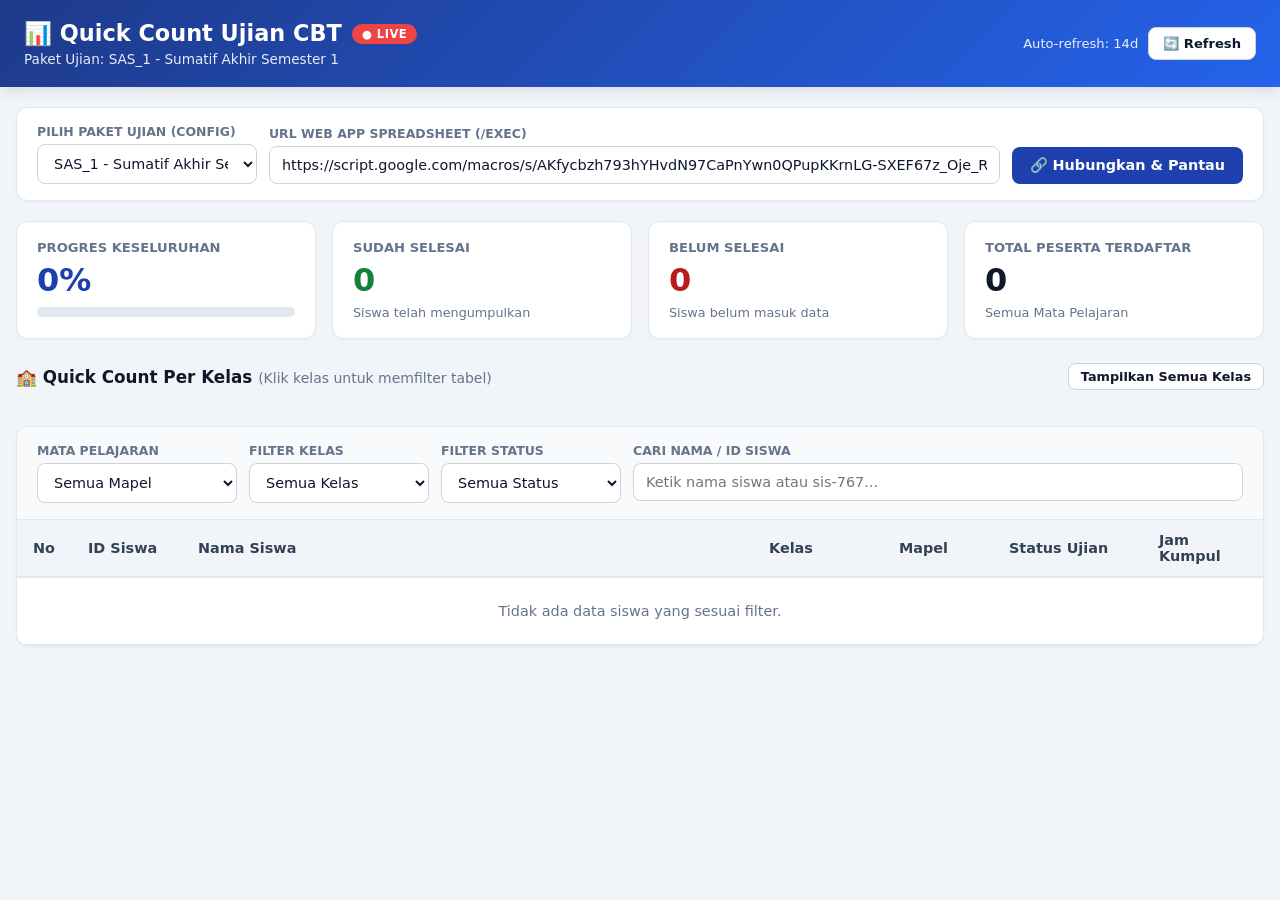
==== monitor.html @ 3d01aee9 "Add monitor.html for real-time exam monitoring" ====
<!DOCTYPE html>
<html lang="id">
<head>
    <meta charset="UTF-8">
    <meta name="viewport" content="width=device-width, initial-scale=1.0">
    <title>Quick Count & Monitor Ujian Real-Time</title>
    <script src="js/config.js"></script>
    <style>
        :root {
            --primary: #1e40af;
            --primary-light: #dbeafe;
            --success: #15803d;
            --success-bg: #dcfce7;
            --warning: #b45309;
            --warning-bg: #fef3c7;
            --danger: #b91c1c;
            --danger-bg: #fee2e2;
            --bg: #f1f5f9;
            --card: #ffffff;
            --text: #0f172a;
            --muted: #64748b;
            --border: #e2e8f0;
        }
        * { box-sizing: border-box; margin: 0; padding: 0; font-family: 'Segoe UI', system-ui, -apple-system, sans-serif; }
        body { background: var(--bg); color: var(--text); padding-bottom: 40px; }

        /* Header */
        .header {
            background: linear-gradient(135deg, #1e3a8a, #2563eb);
            color: white;
            padding: 20px 24px;
            box-shadow: 0 4px 12px rgba(0,0,0,0.1);
        }
        .header-inner {
            max-width: 1280px;
            margin: 0 auto;
            display: flex;
            flex-wrap: wrap;
            justify-content: space-between;
            align-items: center;
            gap: 15px;
        }
        .header h1 { font-size: 1.4rem; display: flex; align-items: center; gap: 10px; }
        .live-badge {
            background: #ef4444;
            color: white;
            font-size: 0.72rem;
            font-weight: 700;
            padding: 3px 10px;
            border-radius: 999px;
            letter-spacing: 0.5px;
            animation: pulse 1.5s infinite;
        }
        @keyframes pulse {
            0%, 100% { opacity: 1; }
            50% { opacity: 0.55; }
        }
        .header-meta { font-size: 0.85rem; opacity: 0.9; margin-top: 4px; }

        .container { max-width: 1280px; margin: 20px auto; padding: 0 16px; }

        /* Panel Konfigurasi Sumber Data */
        .config-card {
            background: var(--card);
            border: 1px solid var(--border);
            border-radius: 12px;
            padding: 16px 20px;
            margin-bottom: 20px;
            box-shadow: 0 1px 3px rgba(0,0,0,0.05);
        }
        .config-grid {
            display: grid;
            grid-template-columns: 220px 1fr auto;
            gap: 12px;
            align-items: end;
        }
        @media (max-width: 768px) {
            .config-grid { grid-template-columns: 1fr; }
        }
        .form-group label {
            display: block;
            font-size: 0.78rem;
            font-weight: 600;
            color: var(--muted);
            margin-bottom: 5px;
            text-transform: uppercase;
        }
        select, input[type="text"] {
            width: 100%;
            padding: 10px 12px;
            border: 1px solid #cbd5e1;
            border-radius: 8px;
            font-size: 0.9rem;
            background: #fff;
            color: var(--text);
        }
        select:focus, input:focus { outline: none; border-color: var(--primary); box-shadow: 0 0 0 3px var(--primary-light); }
        .btn {
            padding: 10px 18px;
            border: none;
            border-radius: 8px;
            font-weight: 600;
            font-size: 0.9rem;
            cursor: pointer;
            transition: 0.2s;
            display: inline-flex;
            align-items: center;
            gap: 6px;
        }
        .btn-primary { background: var(--primary); color: white; }
        .btn-primary:hover { background: #1d4ed8; }
        .btn-outline { background: white; border: 1px solid #cbd5e1; color: var(--text); }
        .btn-outline:hover { background: #f8fafc; }

        /* Statistik Utama (Quick Count Nasional/Sekolah) */
        .summary-grid {
            display: grid;
            grid-template-columns: repeat(auto-fit, minmax(220px, 1fr));
            gap: 16px;
            margin-bottom: 24px;
        }
        .stat-card {
            background: var(--card);
            border: 1px solid var(--border);
            border-radius: 12px;
            padding: 18px 20px;
            box-shadow: 0 1px 3px rgba(0,0,0,0.04);
        }
        .stat-label { font-size: 0.82rem; color: var(--muted); font-weight: 600; }
        .stat-value { font-size: 2rem; font-weight: 800; margin: 6px 0; }
        .stat-sub { font-size: 0.8rem; color: var(--muted); }
        .progress-track {
            width: 100%;
            height: 10px;
            background: #e2e8f0;
            border-radius: 999px;
            overflow: hidden;
            margin-top: 8px;
        }
        .progress-fill {
            height: 100%;
            background: linear-gradient(90deg, #16a34a, #22c55e);
            transition: width 0.5s ease;
        }

        /* Quick Count Per Kelas */
        .section-title {
            font-size: 1.05rem;
            font-weight: 700;
            margin-bottom: 12px;
            display: flex;
            justify-content: space-between;
            align-items: center;
        }
        .kelas-grid {
            display: grid;
            grid-template-columns: repeat(auto-fill, minmax(200px, 1fr));
            gap: 12px;
            margin-bottom: 24px;
        }
        .kelas-card {
            background: var(--card);
            border: 2px solid var(--border);
            border-radius: 10px;
            padding: 14px;
            cursor: pointer;
            transition: 0.2s;
        }
        .kelas-card:hover { border-color: #93c5fd; transform: translateY(-2px); }
        .kelas-card.active { border-color: var(--primary); background: #eff6ff; }
        .kelas-top { display: flex; justify-content: space-between; align-items: center; font-weight: 700; margin-bottom: 6px; }
        .kelas-pct { font-size: 0.85rem; color: var(--success); }
        .kelas-count { font-size: 0.8rem; color: var(--muted); margin-bottom: 6px; }

        /* Filter & Tabel Siswa */
        .table-card {
            background: var(--card);
            border: 1px solid var(--border);
            border-radius: 12px;
            overflow: hidden;
            box-shadow: 0 1px 3px rgba(0,0,0,0.05);
        }
        .filter-bar {
            padding: 16px 20px;
            background: #f8fafc;
            border-bottom: 1px solid var(--border);
            display: grid;
            grid-template-columns: 200px 180px 180px 1fr;
            gap: 12px;
        }
        @media (max-width: 900px) {
            .filter-bar { grid-template-columns: 1fr 1fr; }
        }
        @media (max-width: 540px) {
            .filter-bar { grid-template-columns: 1fr; }
        }
        .table-wrap { overflow-x: auto; max-height: 600px; }
        table { width: 100%; border-collapse: collapse; text-align: left; font-size: 0.9rem; }
        th {
            background: #f1f5f9;
            padding: 12px 16px;
            font-weight: 700;
            color: #334155;
            border-bottom: 2px solid var(--border);
            position: sticky;
            top: 0;
            z-index: 10;
        }
        td { padding: 11px 16px; border-bottom: 1px solid var(--border); }
        tr:hover td { background: #f8fafc; }

        .badge {
            display: inline-flex;
            align-items: center;
            gap: 5px;
            padding: 4px 12px;
            border-radius: 999px;
            font-size: 0.78rem;
            font-weight: 700;
        }
        .badge-selesai { background: var(--success-bg); color: var(--success); border: 1px solid #86efac; }
        .badge-belum { background: var(--danger-bg); color: var(--danger); border: 1px solid #fca5a5; }
        .id-pill {
            font-family: monospace;
            background: #f1f5f9;
            padding: 2px 7px;
            border-radius: 5px;
            font-size: 0.82rem;
            color: #475569;
        }
    </style>
</head>
<body>

<div class="header">
    <div class="header-inner">
        <div>
            <h1>📊 Quick Count Ujian CBT <span class="live-badge">● LIVE</span></h1>
            <div class="header-meta" id="subtitleUjian">Memuat konfigurasi ujian...</div>
        </div>
        <div style="display: flex; align-items: center; gap: 10px;">
            <span id="countdownText" style="font-size: 0.82rem; opacity: 0.9;">Auto-refresh: 15d</span>
            <button class="btn btn-outline" onclick="refreshDataManual()" style="padding: 8px 14px; font-size: 0.82rem;">🔄 Refresh</button>
        </div>
    </div>
</div>

<div class="container">
    <!-- Pengaturan Sumber Spreadsheet (/exec) -->
    <div class="config-card">
        <div class="config-grid">
            <div class="form-group">
                <label>Pilih Paket Ujian (Config)</label>
                <select id="selectPaketUjian" onchange="gantiPaketUjian()">
                    <option value="CUSTOM">-- Input URL Manual --</option>
                </select>
            </div>
            <div class="form-group">
                <label>URL Web App Spreadsheet (/exec)</label>
                <input type="text" id="inputExecUrl" placeholder="https://script.google.com/macros/s/.../exec">
            </div>
            <div>
                <button class="btn btn-primary" onclick="terapkanExecUrl()">🔗 Hubungkan & Pantau</button>
            </div>
        </div>
    </div>

    <!-- Statistik Ringkasan Quick Count -->
    <div class="summary-grid">
        <div class="stat-card">
            <div class="stat-label">PROGRES KESELURUHAN</div>
            <div class="stat-value" id="statPersen" style="color: var(--primary);">0%</div>
            <div class="progress-track"><div class="progress-fill" id="statBar" style="width: 0%;"></div></div>
        </div>
        <div class="stat-card">
            <div class="stat-label">SUDAH SELESAI</div>
            <div class="stat-value" id="statSelesai" style="color: var(--success);">0</div>
            <div class="stat-sub">Siswa telah mengumpulkan</div>
        </div>
        <div class="stat-card">
            <div class="stat-label">BELUM SELESAI</div>
            <div class="stat-value" id="statBelum" style="color: var(--danger);">0</div>
            <div class="stat-sub">Siswa belum masuk data</div>
        </div>
        <div class="stat-card">
            <div class="stat-label">TOTAL PESERTA TERDAFTAR</div>
            <div class="stat-value" id="statTotal">0</div>
            <div class="stat-sub" id="statMapelInfo">Semua Mata Pelajaran</div>
        </div>
    </div>

    <!-- Quick Count Per Kelas -->
    <div class="section-title">
        <span>🏫 Quick Count Per Kelas <small style="font-weight: normal; color: var(--muted);">(Klik kelas untuk memfilter tabel)</small></span>
        <button class="btn btn-outline" onclick="pilihKelas('ALL')" style="padding: 5px 12px; font-size: 0.8rem;">Tampilkan Semua Kelas</button>
    </div>
    <div class="kelas-grid" id="kelasGrid"></div>

    <!-- Tabel Status Siswa -->
    <div class="table-card">
        <div class="filter-bar">
            <div class="form-group">
                <label>Mata Pelajaran</label>
                <select id="filterMapel" onchange="renderDashboard()">
                    <option value="ALL">Semua Mapel</option>
                </select>
            </div>
            <div class="form-group">
                <label>Filter Kelas</label>
                <select id="filterKelas" onchange="renderDashboard()">
                    <option value="ALL">Semua Kelas</option>
                </select>
            </div>
            <div class="form-group">
                <label>Filter Status</label>
                <select id="filterStatus" onchange="renderDashboard()">
                    <option value="ALL">Semua Status</option>
                    <option value="SELESAI">✅ Selesai</option>
                    <option value="BELUM">⏳ Belum Selesai</option>
                </select>
            </div>
            <div class="form-group">
                <label>Cari Nama / ID Siswa</label>
                <input type="text" id="filterSearch" placeholder="Ketik nama siswa atau sis-767..." oninput="renderDashboard()">
            </div>
        </div>

        <div class="table-wrap">
            <table>
                <thead>
                    <tr>
                        <th style="width: 55px;">No</th>
                        <th style="width: 110px;">ID Siswa</th>
                        <th>Nama Siswa</th>
                        <th style="width: 130px;">Kelas</th>
                        <th style="width: 110px;">Mapel</th>
                        <th style="width: 150px;">Status Ujian</th>
                        <th style="width: 120px;">Jam Kumpul</th>
                    </tr>
                </thead>
                <tbody id="tabelBody">
                    <tr><td colspan="7" style="text-align:center; padding: 30px; color: var(--muted);">Memuat data siswa...</td></tr>
                </tbody>
            </table>
        </div>
    </div>
</div>

<script>
    let masterSiswa = [];
    let daftarMapel = [];
    let dataSubmit = [];
    let countdown = 15;
    let timerId = null;

    // Parser CSV sederhana untuk DataSiswa & TokenMapel
    function parseCSV(csvText) {
        const lines = csvText.split(/\r?\n/).filter(l => l.trim() !== '');
        if (lines.length < 2) return [];
        const parseLine = (row) => {
            const vals = [];
            let cur = '', inQ = false;
            for (let i = 0; i < row.length; i++) {
                const c = row[i];
                if (c === '"') inQ = !inQ;
                else if (c === ',' && !inQ) { vals.push(cur.trim().replace(/^"|"$/g, '')); cur = ''; }
                else cur += c;
            }
            vals.push(cur.trim().replace(/^"|"$/g, ''));
            return vals;
        };
        const headers = parseLine(lines[0]).map(h => h.toLowerCase());
        return lines.slice(1).map(line => {
            const vals = parseLine(line);
            const obj = {};
            headers.forEach((h, i) => obj[h] = vals[i] !== undefined ? vals[i] : "");
            return obj;
        });
    }

    // Inisialisasi awal
    document.addEventListener("DOMContentLoaded", async () => {
        isiDropdownUjian();
        await muatDatabaseMaster();
        await ambilDataSubmit();
        mulaiAutoRefresh();
    });

    function isiDropdownUjian() {
        const sel = document.getElementById("selectPaketUjian");
        const inputUrl = document.getElementById("inputExecUrl");

        if (typeof CONFIG !== "undefined" && CONFIG.LIST_UJIAN) {
            Object.keys(CONFIG.LIST_UJIAN).forEach(key => {
                const item = CONFIG.LIST_UJIAN[key];
                const opt = document.createElement("option");
                opt.value = key;
                opt.textContent = `${key} - ${item.nama}`;
                sel.appendChild(opt);
            });

            // Cek apakah ada URL custom yang pernah disimpan di browser
            const savedCustomUrl = localStorage.getItem("monitor_custom_exec_url");
            const savedPaket = localStorage.getItem("monitor_selected_paket");

            if (savedPaket && CONFIG.LIST_UJIAN[savedPaket]) {
                sel.value = savedPaket;
                inputUrl.value = CONFIG.LIST_UJIAN[savedPaket].submit_url || "";
            } else if (savedCustomUrl) {
                sel.value = "CUSTOM";
                inputUrl.value = savedCustomUrl;
            } else if (CONFIG.UJIAN_AKTIF && CONFIG.LIST_UJIAN[CONFIG.UJIAN_AKTIF]) {
                sel.value = CONFIG.UJIAN_AKTIF;
                inputUrl.value = CONFIG.LIST_UJIAN[CONFIG.UJIAN_AKTIF].submit_url || "";
            }
        }
        updateSubtitle();
    }

    function gantiPaketUjian() {
        const key = document.getElementById("selectPaketUjian").value;
        const inputUrl = document.getElementById("inputExecUrl");
        if (key !== "CUSTOM" && typeof CONFIG !== "undefined" && CONFIG.LIST_UJIAN[key]) {
            inputUrl.value = CONFIG.LIST_UJIAN[key].submit_url || "";
            localStorage.setItem("monitor_selected_paket", key);
            localStorage.removeItem("monitor_custom_exec_url");
            updateSubtitle();
            ambilDataSubmit();
        }
    }

    function terapkanExecUrl() {
        const url = document.getElementById("inputExecUrl").value.trim();
        if (!url) {
            alert("Silakan masukkan URL /exec Spreadsheet terlebih dahulu.");
            return;
        }
        document.getElementById("selectPaketUjian").value = "CUSTOM";
        localStorage.setItem("monitor_custom_exec_url", url);
        localStorage.removeItem("monitor_selected_paket");
        updateSubtitle();
        ambilDataSubmit();
    }

    function updateSubtitle() {
        const sel = document.getElementById("selectPaketUjian");
        const label = sel.options[sel.selectedIndex] ? sel.options[sel.selectedIndex].text : "Ujian Aktif";
        document.getElementById("subtitleUjian").textContent = `Paket Ujian: ${label}`;
    }

    async function muatDatabaseMaster() {
        if (typeof CONFIG === "undefined" || !CONFIG.URL_DATA_SISWA) return;
        try {
            const [resSiswa, resToken] = await Promise.all([
                fetch(CONFIG.URL_DATA_SISWA),
                CONFIG.URL_TOKEN_MAPEL ? fetch(CONFIG.URL_TOKEN_MAPEL) : Promise.resolve(null)
            ]);

            const textSiswa = await resSiswa.text();
            masterSiswa = parseCSV(textSiswa).filter(s => s.nama && s.kelas);

            // Isi dropdown kelas
            const kelasUnik = [...new Set(masterSiswa.map(s => s.kelas))];
            const selKelas = document.getElementById("filterKelas");
            kelasUnik.forEach(k => {
                const opt = document.createElement("option");
                opt.value = k;
                opt.textContent = k;
                selKelas.appendChild(opt);
            });

            // Isi dropdown mapel dari TokenMapel
            if (resToken) {
                const textToken = await resToken.text();
                const parsedToken = parseCSV(textToken);
                daftarMapel = [...new Set(parsedToken.map(t => t.mapel).filter(Boolean))];
                const selMapel = document.getElementById("filterMapel");
                daftarMapel.forEach(m => {
                    const opt = document.createElement("option");
                    opt.value = m;
                    opt.textContent = m;
                    selMapel.appendChild(opt);
                });
                if (daftarMapel.length > 0) {
                    selMapel.value = daftarMapel[0]; // Default pilih mapel pertama agar akurat
                }
            }
        } catch (err) {
            console.error("Gagal memuat master siswa:", err);
        }
    }

    async function ambilDataSubmit() {
        const execUrl = document.getElementById("inputExecUrl").value.trim();
        if (!execUrl || execUrl.includes("GANTI_DENGAN_URL")) {
            dataSubmit = [];
            renderDashboard();
            return;
        }

        try {
            const res = await fetch(execUrl);
            const json = await res.json();
            if (json && json.status === "success") {
                dataSubmit = json.data || [];

                // Tambahkan mapel baru jika ada di hasil submit tapi belum ada di dropdown
                const selMapel = document.getElementById("filterMapel");
                const existingOpts = Array.from(selMapel.options).map(o => o.value.toUpperCase());
                dataSubmit.forEach(d => {
                    if (d.mapel && !existingOpts.includes(d.mapel.toUpperCase())) {
                        const opt = document.createElement("option");
                        opt.value = d.mapel;
                        opt.textContent = d.mapel;
                        selMapel.appendChild(opt);
                        existingOpts.push(d.mapel.toUpperCase());
                    }
                });
            }
        } catch (err) {
            console.warn("Menunggu respons GAS (pastikan doGet sudah di-deploy):", err);
        }
        renderDashboard();
    }

    function pilihKelas(kelas) {
        document.getElementById("filterKelas").value = kelas;
        renderDashboard();
    }

    function renderDashboard() {
        const mapelDipilih = document.getElementById("filterMapel").value;
        const kelasDipilih = document.getElementById("filterKelas").value;
        const statusDipilih = document.getElementById("filterStatus").value;
        const keyword = document.getElementById("filterSearch").value.trim().toLowerCase();

        // Filter kiriman sesuai Mapel yang dipilih
        const submitFilteredMapel = mapelDipilih === "ALL"
            ? dataSubmit
            : dataSubmit.filter(d => d.mapel.toLowerCase() === mapelDipilih.toLowerCase());

        // Cocokkan tiap siswa master dengan data yang sudah masuk
        const hasilGabungan = masterSiswa.map(siswa => {
            const idMaster = (siswa.id || siswa.id_siswa || "").trim().toLowerCase();
            const namaMaster = siswa.nama.trim().toLowerCase();
            const kelasMaster = siswa.kelas.trim().toLowerCase();

            // Prioritas 1: Cocokkan ID Siswa (sis-767), Prioritas 2: Nama + Kelas
            const rekaman = submitFilteredMapel.find(sub => {
                const idSub = (sub.id_siswa || "").trim().toLowerCase();
                if (idMaster && idSub && idSub !== "-") {
                    return idMaster === idSub;
                }
                return sub.nama.trim().toLowerCase() === namaMaster && sub.kelas.trim().toLowerCase() === kelasMaster;
            });

            return {
                id: siswa.id || siswa.id_siswa || "-",
                nama: siswa.nama,
                kelas: siswa.kelas,
                mapel: rekaman ? rekaman.mapel : (mapelDipilih === "ALL" ? "-" : mapelDipilih),
                selesai: Boolean(rekaman),
                jam_kumpul: rekaman ? rekaman.jam_kumpul : "-"
            };
        });

        // Hitung Statistik Keseluruhan (sesuai filter kelas jika dipilih, atau seluruh sekolah)
        const basisStat = kelasDipilih === "ALL"
            ? hasilGabungan
            : hasilGabungan.filter(s => s.kelas === kelasDipilih);

        const total = basisStat.length;
        const selesaiCount = basisStat.filter(s => s.selesai).length;
        const belumCount = total - selesaiCount;
        const persen = total > 0 ? ((selesaiCount / total) * 100).toFixed(1) : 0;

        document.getElementById("statPersen").textContent = `${persen}%`;
        document.getElementById("statBar").style.width = `${persen}%`;
        document.getElementById("statSelesai").textContent = selesaiCount;
        document.getElementById("statBelum").textContent = belumCount;
        document.getElementById("statTotal").textContent = total;
        document.getElementById("statMapelInfo").textContent = mapelDipilih === "ALL" ? "Semua Mata Pelajaran" : `Mapel: ${mapelDipilih}`;

        // Render Kartu Quick Count Per Kelas
        const kelasUnik = [...new Set(masterSiswa.map(s => s.kelas))];
        const kelasGrid = document.getElementById("kelasGrid");
        kelasGrid.innerHTML = kelasUnik.map(kls => {
            const siswaKls = hasilGabungan.filter(s => s.kelas === kls);
            const totKls = siswaKls.length;
            const selKls = siswaKls.filter(s => s.selesai).length;
            const pctKls = totKls > 0 ? Math.round((selKls / totKls) * 100) : 0;
            const isActive = kelasDipilih === kls ? "active" : "";

            return `
                <div class="kelas-card ${isActive}" onclick="pilihKelas('${kls}')">
                    <div class="kelas-top">
                        <span>${kls}</span>
                        <span class="kelas-pct">${pctKls}%</span>
                    </div>
                    <div class="kelas-count">${selKls} / ${totKls} Selesai</div>
                    <div class="progress-track" style="height: 6px;">
                        <div class="progress-fill" style="width: ${pctKls}%;"></div>
                    </div>
                </div>
            `;
        }).join("");

        // Filter untuk Tabel Detail Siswa
        let dataTabel = basisStat;
        if (statusDipilih === "SELESAI") dataTabel = dataTabel.filter(s => s.selesai);
        if (statusDipilih === "BELUM") dataTabel = dataTabel.filter(s => !s.selesai);
        if (keyword) {
            dataTabel = dataTabel.filter(s =>
                s.nama.toLowerCase().includes(keyword) || s.id.toLowerCase().includes(keyword)
            );
        }

        const tbody = document.getElementById("tabelBody");
        if (dataTabel.length === 0) {
            tbody.innerHTML = `<tr><td colspan="7" style="text-align:center; padding: 25px; color: var(--muted);">Tidak ada data siswa yang sesuai filter.</td></tr>`;
            return;
        }

        tbody.innerHTML = dataTabel.map((s, idx) => `
            <tr>
                <td>${idx + 1}</td>
                <td><span class="id-pill">${s.id}</span></td>
                <td style="font-weight: 600;">${s.nama}</td>
                <td>${s.kelas}</td>
                <td>${s.mapel}</td>
                <td>
                    ${s.selesai
                        ? `<span class="badge badge-selesai">✅ SELESAI</span>`
                        : `<span class="badge badge-belum">⏳ BELUM</span>`}
                </td>
                <td style="color: var(--muted); font-size: 0.85rem;">${s.jam_kumpul}</td>
            </tr>
        `).join("");
    }

    function mulaiAutoRefresh() {
        if (timerId) clearInterval(timerId);
        timerId = setInterval(() => {
            countdown--;
            if (countdown <= 0) {
                countdown = 15;
                ambilDataSubmit();
            }
            document.getElementById("countdownText").textContent = `Auto-refresh: ${countdown}d`;
        }, 1000);
    }

    function refreshDataManual() {
        countdown = 15;
        document.getElementById("countdownText").textContent = `Memperbarui...`;
        ambilDataSubmit();
    }
</script>

</body>
</html>
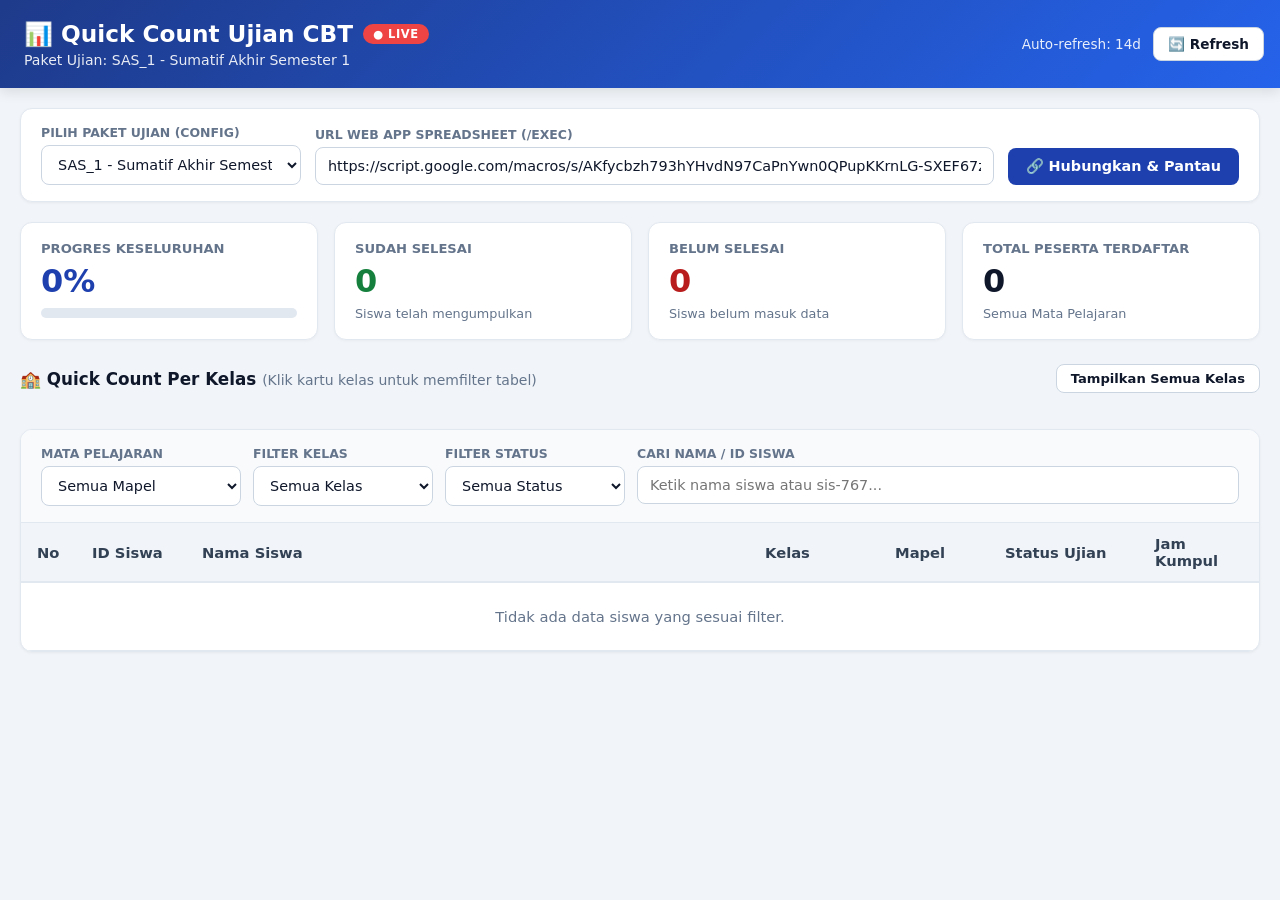
==== commit 3ec0e233: "Refactor monitor.html for better desktop layout Updated layout and styling for desktop view with fix" ====
--- a/monitor.html
+++ b/monitor.html
@@ -2,7 +2,8 @@
 <html lang="id">
 <head>
     <meta charset="UTF-8">
-    <meta name="viewport" content="width=device-width, initial-scale=1.0">
+    <!-- Memaksa browser HP merender tampilan desktop selebar 1280px secara default -->
+    <meta name="viewport" content="width=1280">
     <title>Quick Count & Monitor Ujian Real-Time</title>
     <script src="js/config.js"></script>
     <style>
@@ -22,7 +23,14 @@
             --border: #e2e8f0;
         }
         * { box-sizing: border-box; margin: 0; padding: 0; font-family: 'Segoe UI', system-ui, -apple-system, sans-serif; }
-        body { background: var(--bg); color: var(--text); padding-bottom: 40px; }
+        
+        /* Mengunci lebar minimum halaman agar layout desktop tidak pernah menyempit */
+        html, body {
+            min-width: 1280px;
+            background: var(--bg);
+            color: var(--text);
+            padding-bottom: 40px;
+        }
 
         /* Header */
         .header {
@@ -32,15 +40,14 @@
             box-shadow: 0 4px 12px rgba(0,0,0,0.1);
         }
         .header-inner {
-            max-width: 1280px;
+            width: 1240px;
             margin: 0 auto;
             display: flex;
-            flex-wrap: wrap;
             justify-content: space-between;
             align-items: center;
             gap: 15px;
         }
-        .header h1 { font-size: 1.4rem; display: flex; align-items: center; gap: 10px; }
+        .header h1 { font-size: 1.45rem; display: flex; align-items: center; gap: 10px; }
         .live-badge {
             background: #ef4444;
             color: white;
@@ -55,9 +62,9 @@
             0%, 100% { opacity: 1; }
             50% { opacity: 0.55; }
         }
-        .header-meta { font-size: 0.85rem; opacity: 0.9; margin-top: 4px; }
-
-        .container { max-width: 1280px; margin: 20px auto; padding: 0 16px; }
+        .header-meta { font-size: 0.88rem; opacity: 0.9; margin-top: 4px; }
+
+        .container { width: 1240px; margin: 20px auto; padding: 0; }
 
         /* Panel Konfigurasi Sumber Data */
         .config-card {
@@ -70,12 +77,9 @@
         }
         .config-grid {
             display: grid;
-            grid-template-columns: 220px 1fr auto;
-            gap: 12px;
+            grid-template-columns: 260px 1fr auto;
+            gap: 14px;
             align-items: end;
-        }
-        @media (max-width: 768px) {
-            .config-grid { grid-template-columns: 1fr; }
         }
         .form-group label {
             display: block;
@@ -106,16 +110,17 @@
             display: inline-flex;
             align-items: center;
             gap: 6px;
+            white-space: nowrap;
         }
         .btn-primary { background: var(--primary); color: white; }
         .btn-primary:hover { background: #1d4ed8; }
         .btn-outline { background: white; border: 1px solid #cbd5e1; color: var(--text); }
         .btn-outline:hover { background: #f8fafc; }
 
-        /* Statistik Utama (Quick Count Nasional/Sekolah) */
+        /* Statistik Utama (4 Kolom Sejajar Desktop) */
         .summary-grid {
             display: grid;
-            grid-template-columns: repeat(auto-fit, minmax(220px, 1fr));
+            grid-template-columns: repeat(4, 1fr);
             gap: 16px;
             margin-bottom: 24px;
         }
@@ -143,7 +148,7 @@
             transition: width 0.5s ease;
         }
 
-        /* Quick Count Per Kelas */
+        /* Quick Count Per Kelas (5 Kolom Sejajar Desktop) */
         .section-title {
             font-size: 1.05rem;
             font-weight: 700;
@@ -154,7 +159,7 @@
         }
         .kelas-grid {
             display: grid;
-            grid-template-columns: repeat(auto-fill, minmax(200px, 1fr));
+            grid-template-columns: repeat(5, 1fr);
             gap: 12px;
             margin-bottom: 24px;
         }
@@ -188,14 +193,8 @@
             grid-template-columns: 200px 180px 180px 1fr;
             gap: 12px;
         }
-        @media (max-width: 900px) {
-            .filter-bar { grid-template-columns: 1fr 1fr; }
-        }
-        @media (max-width: 540px) {
-            .filter-bar { grid-template-columns: 1fr; }
-        }
-        .table-wrap { overflow-x: auto; max-height: 600px; }
-        table { width: 100%; border-collapse: collapse; text-align: left; font-size: 0.9rem; }
+        .table-wrap { max-height: 620px; overflow-y: auto; }
+        table { width: 100%; border-collapse: collapse; text-align: left; font-size: 0.92rem; }
         th {
             background: #f1f5f9;
             padding: 12px 16px;
@@ -238,9 +237,9 @@
             <h1>📊 Quick Count Ujian CBT <span class="live-badge">● LIVE</span></h1>
             <div class="header-meta" id="subtitleUjian">Memuat konfigurasi ujian...</div>
         </div>
-        <div style="display: flex; align-items: center; gap: 10px;">
-            <span id="countdownText" style="font-size: 0.82rem; opacity: 0.9;">Auto-refresh: 15d</span>
-            <button class="btn btn-outline" onclick="refreshDataManual()" style="padding: 8px 14px; font-size: 0.82rem;">🔄 Refresh</button>
+        <div style="display: flex; align-items: center; gap: 12px;">
+            <span id="countdownText" style="font-size: 0.85rem; opacity: 0.9;">Auto-refresh: 15d</span>
+            <button class="btn btn-outline" onclick="refreshDataManual()" style="padding: 8px 14px; font-size: 0.85rem;">🔄 Refresh</button>
         </div>
     </div>
 </div>
@@ -291,8 +290,8 @@
 
     <!-- Quick Count Per Kelas -->
     <div class="section-title">
-        <span>🏫 Quick Count Per Kelas <small style="font-weight: normal; color: var(--muted);">(Klik kelas untuk memfilter tabel)</small></span>
-        <button class="btn btn-outline" onclick="pilihKelas('ALL')" style="padding: 5px 12px; font-size: 0.8rem;">Tampilkan Semua Kelas</button>
+        <span>🏫 Quick Count Per Kelas <small style="font-weight: normal; color: var(--muted);">(Klik kartu kelas untuk memfilter tabel)</small></span>
+        <button class="btn btn-outline" onclick="pilihKelas('ALL')" style="padding: 6px 14px; font-size: 0.82rem;">Tampilkan Semua Kelas</button>
     </div>
     <div class="kelas-grid" id="kelasGrid"></div>
 
@@ -353,7 +352,6 @@
     let countdown = 15;
     let timerId = null;
 
-    // Parser CSV sederhana untuk DataSiswa & TokenMapel
     function parseCSV(csvText) {
         const lines = csvText.split(/\r?\n/).filter(l => l.trim() !== '');
         if (lines.length < 2) return [];
@@ -378,7 +376,6 @@
         });
     }
 
-    // Inisialisasi awal
     document.addEventListener("DOMContentLoaded", async () => {
         isiDropdownUjian();
         await muatDatabaseMaster();
@@ -399,7 +396,6 @@
                 sel.appendChild(opt);
             });
 
-            // Cek apakah ada URL custom yang pernah disimpan di browser
             const savedCustomUrl = localStorage.getItem("monitor_custom_exec_url");
             const savedPaket = localStorage.getItem("monitor_selected_paket");
 
@@ -459,7 +455,6 @@
             const textSiswa = await resSiswa.text();
             masterSiswa = parseCSV(textSiswa).filter(s => s.nama && s.kelas);
 
-            // Isi dropdown kelas
             const kelasUnik = [...new Set(masterSiswa.map(s => s.kelas))];
             const selKelas = document.getElementById("filterKelas");
             kelasUnik.forEach(k => {
@@ -469,7 +464,6 @@
                 selKelas.appendChild(opt);
             });
 
-            // Isi dropdown mapel dari TokenMapel
             if (resToken) {
                 const textToken = await resToken.text();
                 const parsedToken = parseCSV(textToken);
@@ -482,7 +476,7 @@
                     selMapel.appendChild(opt);
                 });
                 if (daftarMapel.length > 0) {
-                    selMapel.value = daftarMapel[0]; // Default pilih mapel pertama agar akurat
+                    selMapel.value = daftarMapel[0];
                 }
             }
         } catch (err) {
@@ -504,7 +498,6 @@
             if (json && json.status === "success") {
                 dataSubmit = json.data || [];
 
-                // Tambahkan mapel baru jika ada di hasil submit tapi belum ada di dropdown
                 const selMapel = document.getElementById("filterMapel");
                 const existingOpts = Array.from(selMapel.options).map(o => o.value.toUpperCase());
                 dataSubmit.forEach(d => {
@@ -534,18 +527,15 @@
         const statusDipilih = document.getElementById("filterStatus").value;
         const keyword = document.getElementById("filterSearch").value.trim().toLowerCase();
 
-        // Filter kiriman sesuai Mapel yang dipilih
         const submitFilteredMapel = mapelDipilih === "ALL"
             ? dataSubmit
             : dataSubmit.filter(d => d.mapel.toLowerCase() === mapelDipilih.toLowerCase());
 
-        // Cocokkan tiap siswa master dengan data yang sudah masuk
         const hasilGabungan = masterSiswa.map(siswa => {
             const idMaster = (siswa.id || siswa.id_siswa || "").trim().toLowerCase();
             const namaMaster = siswa.nama.trim().toLowerCase();
             const kelasMaster = siswa.kelas.trim().toLowerCase();
 
-            // Prioritas 1: Cocokkan ID Siswa (sis-767), Prioritas 2: Nama + Kelas
             const rekaman = submitFilteredMapel.find(sub => {
                 const idSub = (sub.id_siswa || "").trim().toLowerCase();
                 if (idMaster && idSub && idSub !== "-") {
@@ -564,7 +554,6 @@
             };
         });
 
-        // Hitung Statistik Keseluruhan (sesuai filter kelas jika dipilih, atau seluruh sekolah)
         const basisStat = kelasDipilih === "ALL"
             ? hasilGabungan
             : hasilGabungan.filter(s => s.kelas === kelasDipilih);
@@ -581,7 +570,6 @@
         document.getElementById("statTotal").textContent = total;
         document.getElementById("statMapelInfo").textContent = mapelDipilih === "ALL" ? "Semua Mata Pelajaran" : `Mapel: ${mapelDipilih}`;
 
-        // Render Kartu Quick Count Per Kelas
         const kelasUnik = [...new Set(masterSiswa.map(s => s.kelas))];
         const kelasGrid = document.getElementById("kelasGrid");
         kelasGrid.innerHTML = kelasUnik.map(kls => {
@@ -605,7 +593,6 @@
             `;
         }).join("");
 
-        // Filter untuk Tabel Detail Siswa
         let dataTabel = basisStat;
         if (statusDipilih === "SELESAI") dataTabel = dataTabel.filter(s => s.selesai);
         if (statusDipilih === "BELUM") dataTabel = dataTabel.filter(s => !s.selesai);
